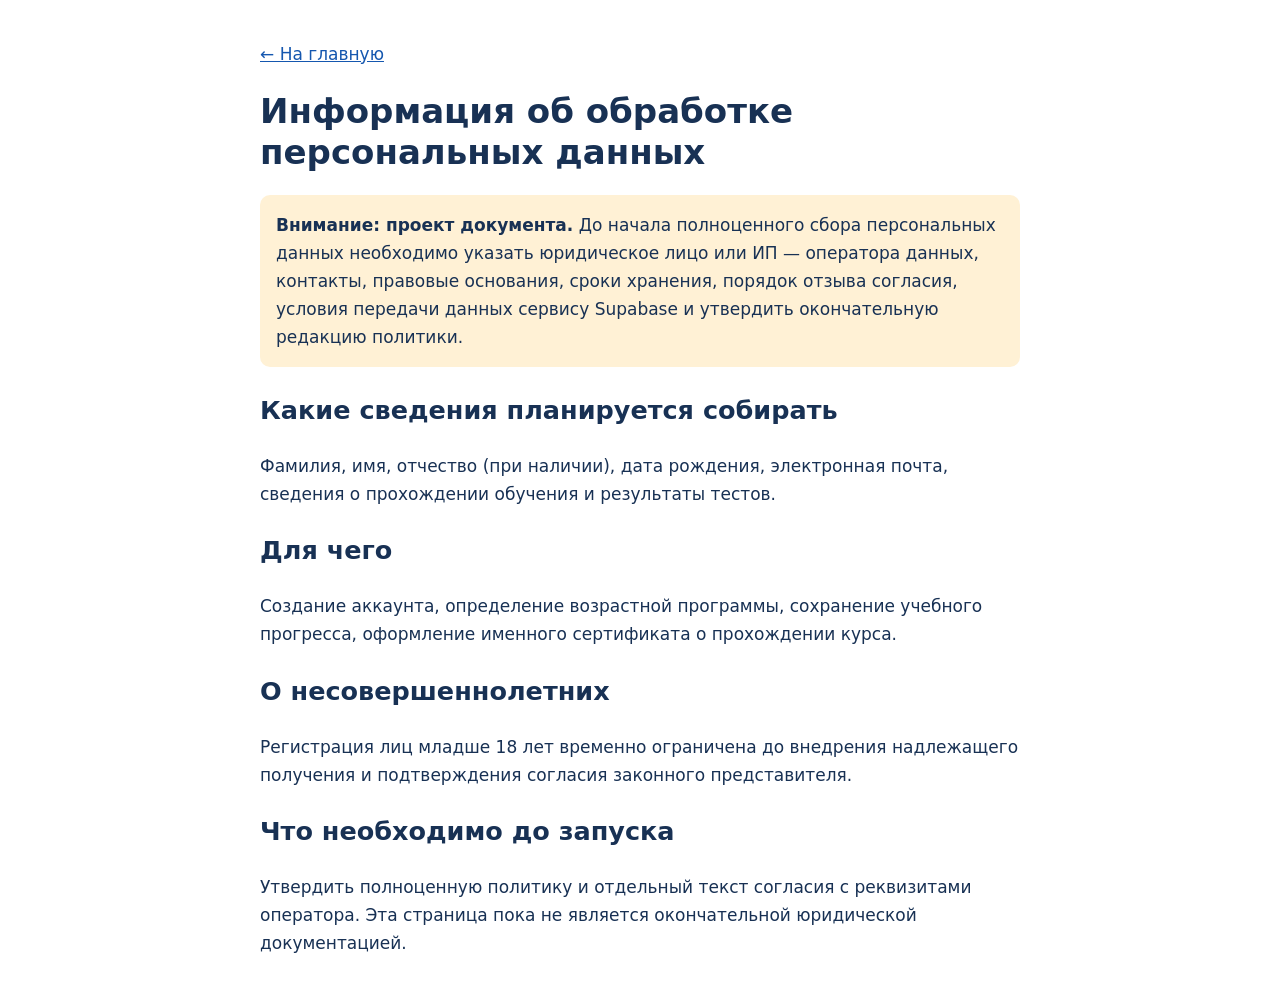
==== privacy.html @ 1f947a75 "Add transparent draft privacy information page" ====
<!doctype html><html lang="ru"><head><meta charset="utf-8"><meta name="viewport" content="width=device-width,initial-scale=1"><title>Обработка персональных данных — САМБО</title><style>body{font:17px/1.65 system-ui,sans-serif;max-width:760px;margin:40px auto;padding:0 20px;color:#183154}h1{line-height:1.2}a{color:#1557af}.warn{background:#fff1d5;padding:16px;border-radius:10px}</style></head><body><a href="./">← На главную</a><h1>Информация об обработке персональных данных</h1><p class="warn"><strong>Внимание: проект документа.</strong> До начала полноценного сбора персональных данных необходимо указать юридическое лицо или ИП — оператора данных, контакты, правовые основания, сроки хранения, порядок отзыва согласия, условия передачи данных сервису Supabase и утвердить окончательную редакцию политики.</p><h2>Какие сведения планируется собирать</h2><p>Фамилия, имя, отчество (при наличии), дата рождения, электронная почта, сведения о прохождении обучения и результаты тестов.</p><h2>Для чего</h2><p>Создание аккаунта, определение возрастной программы, сохранение учебного прогресса, оформление именного сертификата о прохождении курса.</p><h2>О несовершеннолетних</h2><p>Регистрация лиц младше 18 лет временно ограничена до внедрения надлежащего получения и подтверждения согласия законного представителя.</p><h2>Что необходимо до запуска</h2><p>Утвердить полноценную политику и отдельный текст согласия с реквизитами оператора. Эта страница пока не является окончательной юридической документацией.</p></body></html>
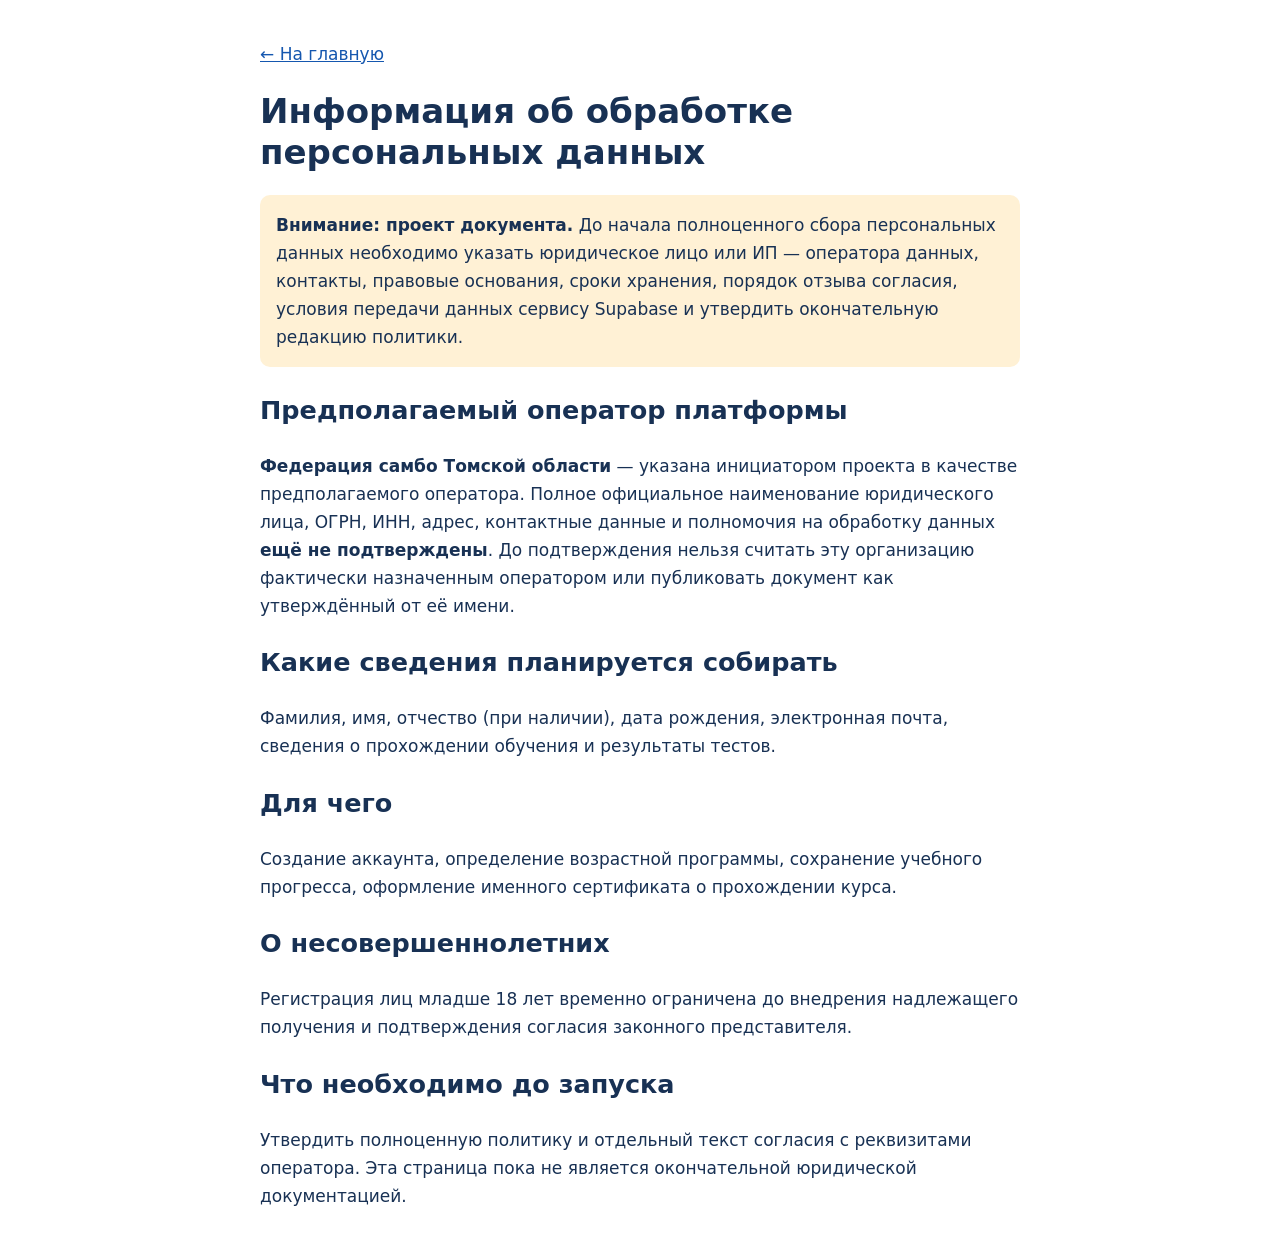
==== commit 43615e0b: "Record proposed Tomsk regional SAMBO federation operator pending legal verification" ====
--- a/privacy.html
+++ b/privacy.html
@@ -1 +1 @@
-<!doctype html><html lang="ru"><head><meta charset="utf-8"><meta name="viewport" content="width=device-width,initial-scale=1"><title>Обработка персональных данных — САМБО</title><style>body{font:17px/1.65 system-ui,sans-serif;max-width:760px;margin:40px auto;padding:0 20px;color:#183154}h1{line-height:1.2}a{color:#1557af}.warn{background:#fff1d5;padding:16px;border-radius:10px}</style></head><body><a href="./">← На главную</a><h1>Информация об обработке персональных данных</h1><p class="warn"><strong>Внимание: проект документа.</strong> До начала полноценного сбора персональных данных необходимо указать юридическое лицо или ИП — оператора данных, контакты, правовые основания, сроки хранения, порядок отзыва согласия, условия передачи данных сервису Supabase и утвердить окончательную редакцию политики.</p><h2>Какие сведения планируется собирать</h2><p>Фамилия, имя, отчество (при наличии), дата рождения, электронная почта, сведения о прохождении обучения и результаты тестов.</p><h2>Для чего</h2><p>Создание аккаунта, определение возрастной программы, сохранение учебного прогресса, оформление именного сертификата о прохождении курса.</p><h2>О несовершеннолетних</h2><p>Регистрация лиц младше 18 лет временно ограничена до внедрения надлежащего получения и подтверждения согласия законного представителя.</p><h2>Что необходимо до запуска</h2><p>Утвердить полноценную политику и отдельный текст согласия с реквизитами оператора. Эта страница пока не является окончательной юридической документацией.</p></body></html>+<!doctype html><html lang="ru"><head><meta charset="utf-8"><meta name="viewport" content="width=device-width,initial-scale=1"><title>Обработка персональных данных — САМБО</title><style>body{font:17px/1.65 system-ui,sans-serif;max-width:760px;margin:40px auto;padding:0 20px;color:#183154}h1{line-height:1.2}a{color:#1557af}.warn{background:#fff1d5;padding:16px;border-radius:10px}</style></head><body><a href="./">← На главную</a><h1>Информация об обработке персональных данных</h1><p class="warn"><strong>Внимание: проект документа.</strong> До начала полноценного сбора персональных данных необходимо указать юридическое лицо или ИП — оператора данных, контакты, правовые основания, сроки хранения, порядок отзыва согласия, условия передачи данных сервису Supabase и утвердить окончательную редакцию политики.</p><h2>Предполагаемый оператор платформы</h2><p><strong>Федерация самбо Томской области</strong> — указана инициатором проекта в качестве предполагаемого оператора. Полное официальное наименование юридического лица, ОГРН, ИНН, адрес, контактные данные и полномочия на обработку данных <strong>ещё не подтверждены</strong>. До подтверждения нельзя считать эту организацию фактически назначенным оператором или публиковать документ как утверждённый от её имени.</p><h2>Какие сведения планируется собирать</h2><p>Фамилия, имя, отчество (при наличии), дата рождения, электронная почта, сведения о прохождении обучения и результаты тестов.</p><h2>Для чего</h2><p>Создание аккаунта, определение возрастной программы, сохранение учебного прогресса, оформление именного сертификата о прохождении курса.</p><h2>О несовершеннолетних</h2><p>Регистрация лиц младше 18 лет временно ограничена до внедрения надлежащего получения и подтверждения согласия законного представителя.</p><h2>Что необходимо до запуска</h2><p>Утвердить полноценную политику и отдельный текст согласия с реквизитами оператора. Эта страница пока не является окончательной юридической документацией.</p></body></html>
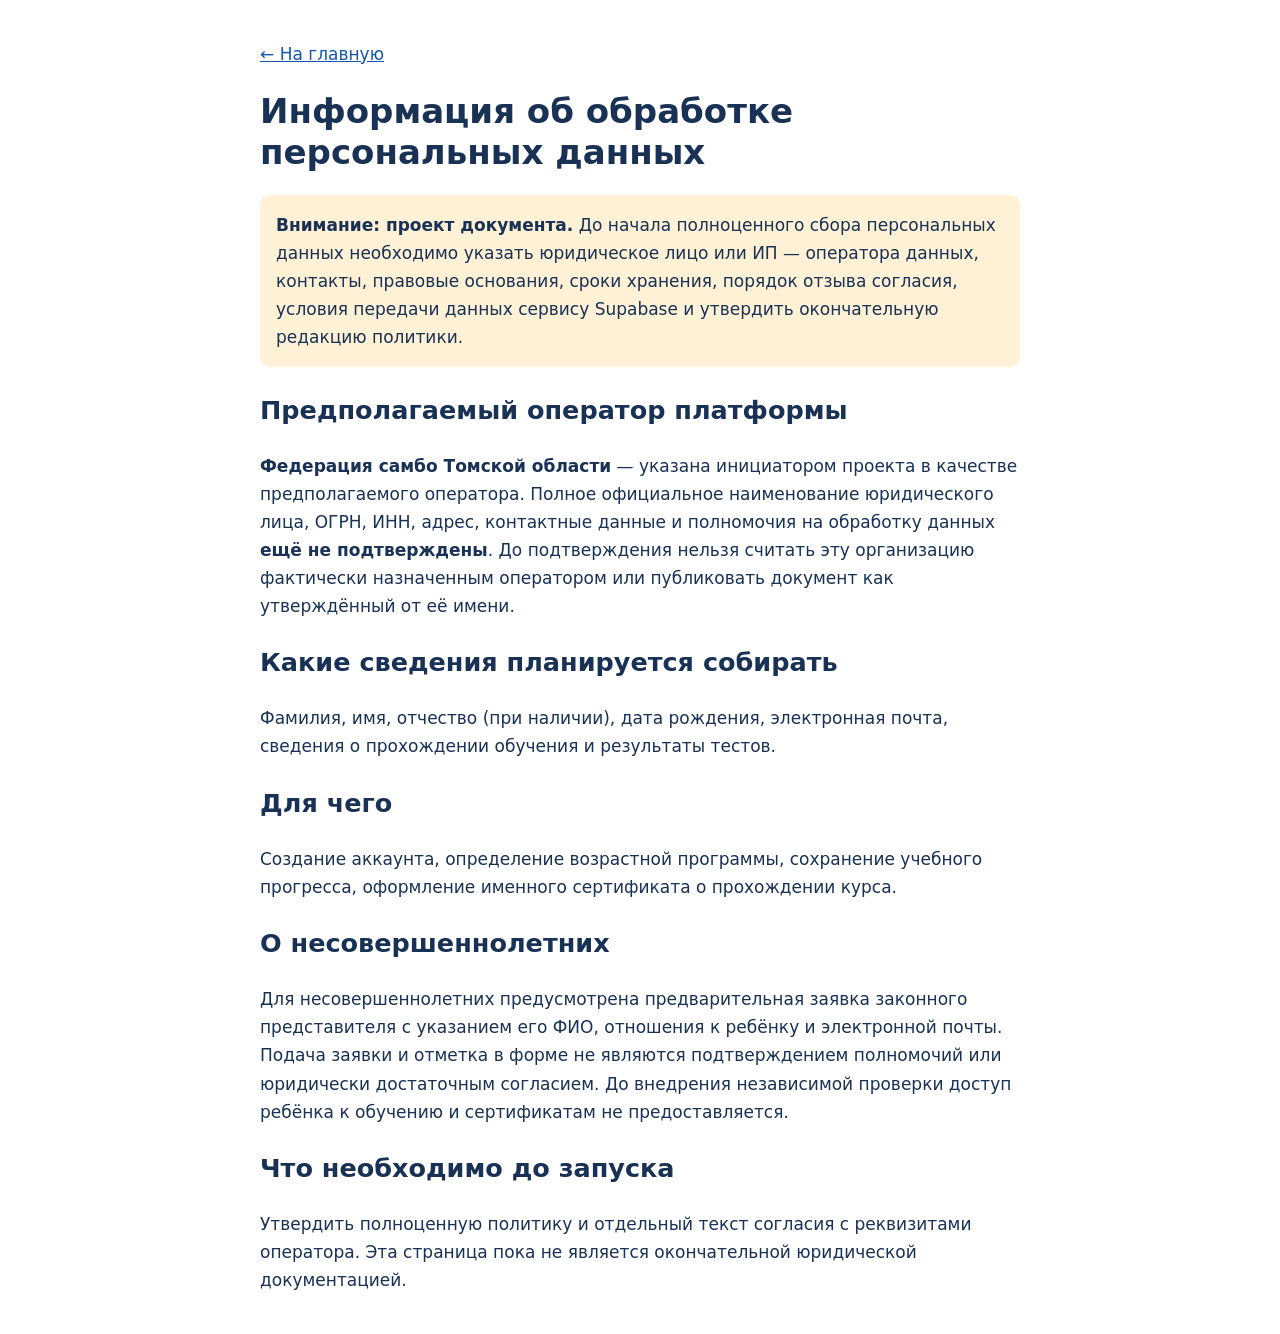
==== commit 9480a72f: "Document preliminary guardian application and unverified consent status" ====
--- a/privacy.html
+++ b/privacy.html
@@ -1 +1 @@
-<!doctype html><html lang="ru"><head><meta charset="utf-8"><meta name="viewport" content="width=device-width,initial-scale=1"><title>Обработка персональных данных — САМБО</title><style>body{font:17px/1.65 system-ui,sans-serif;max-width:760px;margin:40px auto;padding:0 20px;color:#183154}h1{line-height:1.2}a{color:#1557af}.warn{background:#fff1d5;padding:16px;border-radius:10px}</style></head><body><a href="./">← На главную</a><h1>Информация об обработке персональных данных</h1><p class="warn"><strong>Внимание: проект документа.</strong> До начала полноценного сбора персональных данных необходимо указать юридическое лицо или ИП — оператора данных, контакты, правовые основания, сроки хранения, порядок отзыва согласия, условия передачи данных сервису Supabase и утвердить окончательную редакцию политики.</p><h2>Предполагаемый оператор платформы</h2><p><strong>Федерация самбо Томской области</strong> — указана инициатором проекта в качестве предполагаемого оператора. Полное официальное наименование юридического лица, ОГРН, ИНН, адрес, контактные данные и полномочия на обработку данных <strong>ещё не подтверждены</strong>. До подтверждения нельзя считать эту организацию фактически назначенным оператором или публиковать документ как утверждённый от её имени.</p><h2>Какие сведения планируется собирать</h2><p>Фамилия, имя, отчество (при наличии), дата рождения, электронная почта, сведения о прохождении обучения и результаты тестов.</p><h2>Для чего</h2><p>Создание аккаунта, определение возрастной программы, сохранение учебного прогресса, оформление именного сертификата о прохождении курса.</p><h2>О несовершеннолетних</h2><p>Регистрация лиц младше 18 лет временно ограничена до внедрения надлежащего получения и подтверждения согласия законного представителя.</p><h2>Что необходимо до запуска</h2><p>Утвердить полноценную политику и отдельный текст согласия с реквизитами оператора. Эта страница пока не является окончательной юридической документацией.</p></body></html>+<!doctype html><html lang="ru"><head><meta charset="utf-8"><meta name="viewport" content="width=device-width,initial-scale=1"><title>Обработка персональных данных — САМБО</title><style>body{font:17px/1.65 system-ui,sans-serif;max-width:760px;margin:40px auto;padding:0 20px;color:#183154}h1{line-height:1.2}a{color:#1557af}.warn{background:#fff1d5;padding:16px;border-radius:10px}</style></head><body><a href="./">← На главную</a><h1>Информация об обработке персональных данных</h1><p class="warn"><strong>Внимание: проект документа.</strong> До начала полноценного сбора персональных данных необходимо указать юридическое лицо или ИП — оператора данных, контакты, правовые основания, сроки хранения, порядок отзыва согласия, условия передачи данных сервису Supabase и утвердить окончательную редакцию политики.</p><h2>Предполагаемый оператор платформы</h2><p><strong>Федерация самбо Томской области</strong> — указана инициатором проекта в качестве предполагаемого оператора. Полное официальное наименование юридического лица, ОГРН, ИНН, адрес, контактные данные и полномочия на обработку данных <strong>ещё не подтверждены</strong>. До подтверждения нельзя считать эту организацию фактически назначенным оператором или публиковать документ как утверждённый от её имени.</p><h2>Какие сведения планируется собирать</h2><p>Фамилия, имя, отчество (при наличии), дата рождения, электронная почта, сведения о прохождении обучения и результаты тестов.</p><h2>Для чего</h2><p>Создание аккаунта, определение возрастной программы, сохранение учебного прогресса, оформление именного сертификата о прохождении курса.</p><h2>О несовершеннолетних</h2><p>Для несовершеннолетних предусмотрена предварительная заявка законного представителя с указанием его ФИО, отношения к ребёнку и электронной почты. Подача заявки и отметка в форме не являются подтверждением полномочий или юридически достаточным согласием. До внедрения независимой проверки доступ ребёнка к обучению и сертификатам не предоставляется.</p><h2>Что необходимо до запуска</h2><p>Утвердить полноценную политику и отдельный текст согласия с реквизитами оператора. Эта страница пока не является окончательной юридической документацией.</p></body></html>
